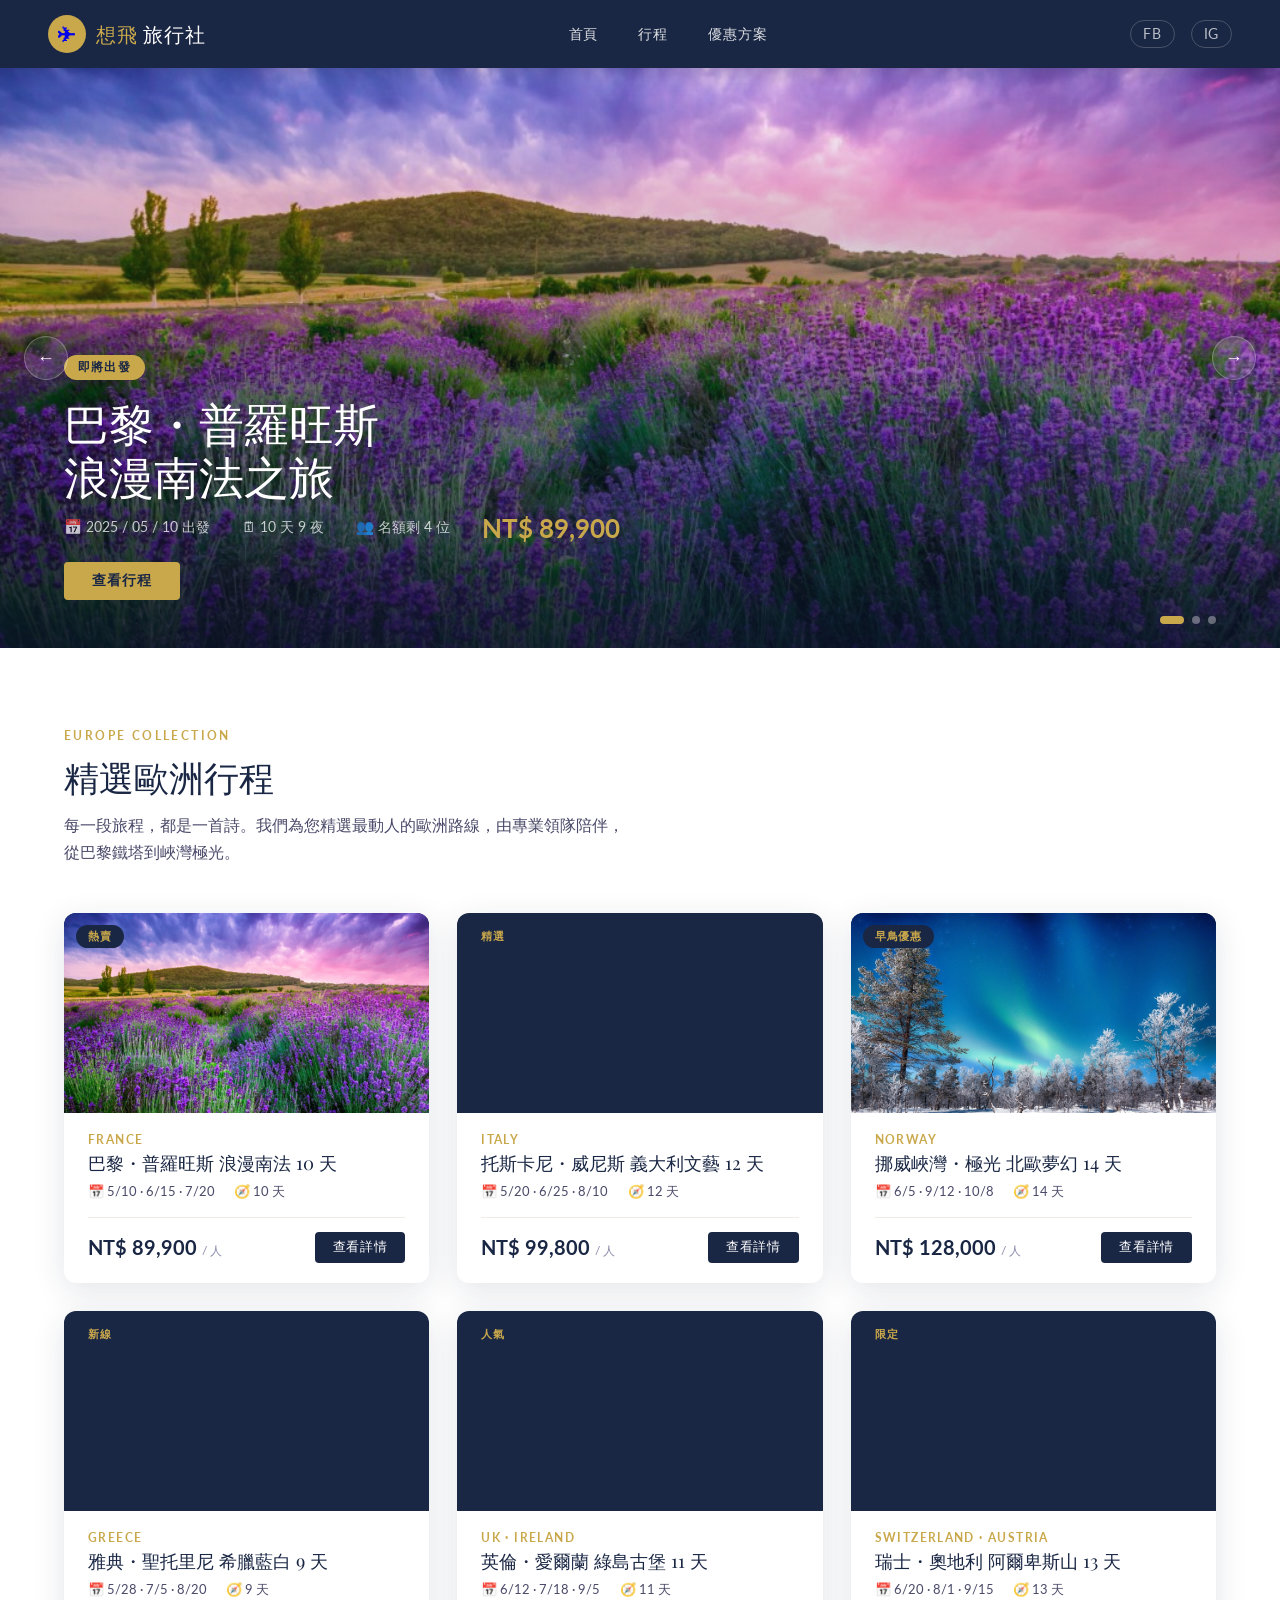
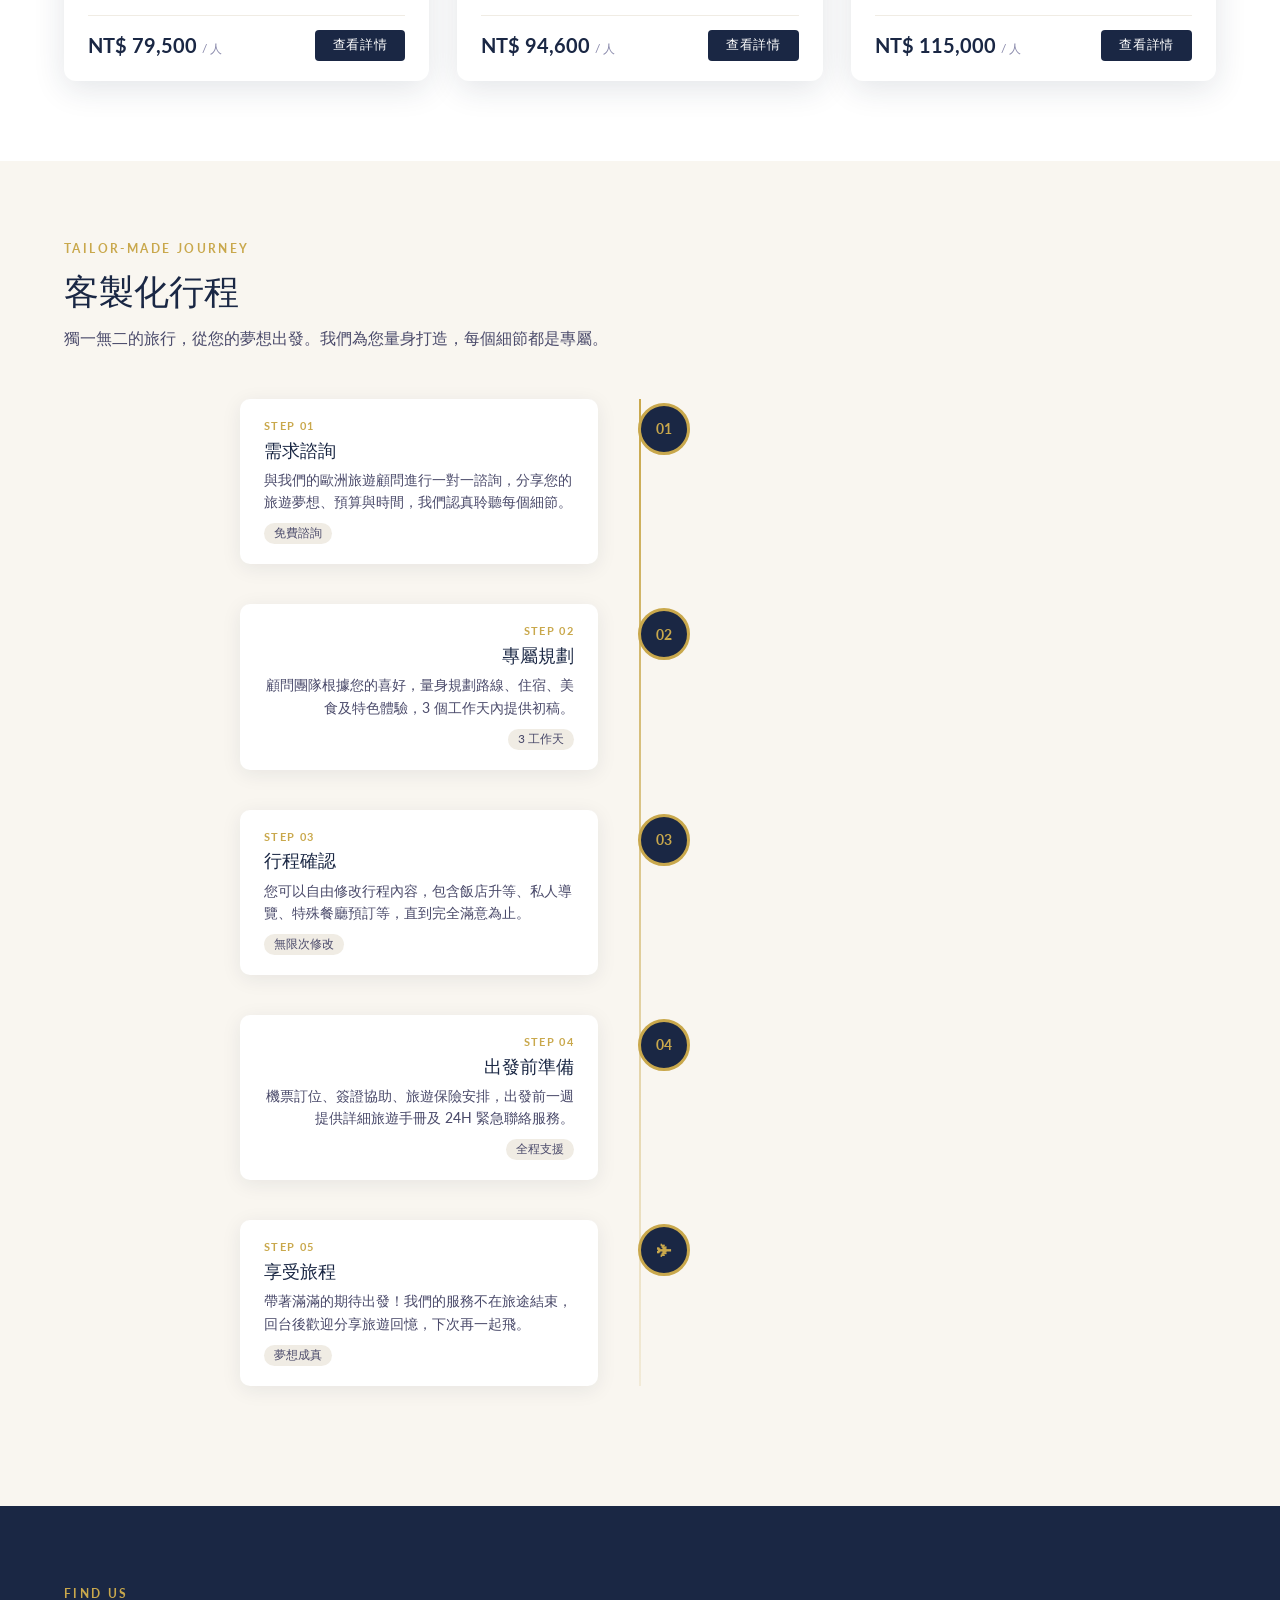
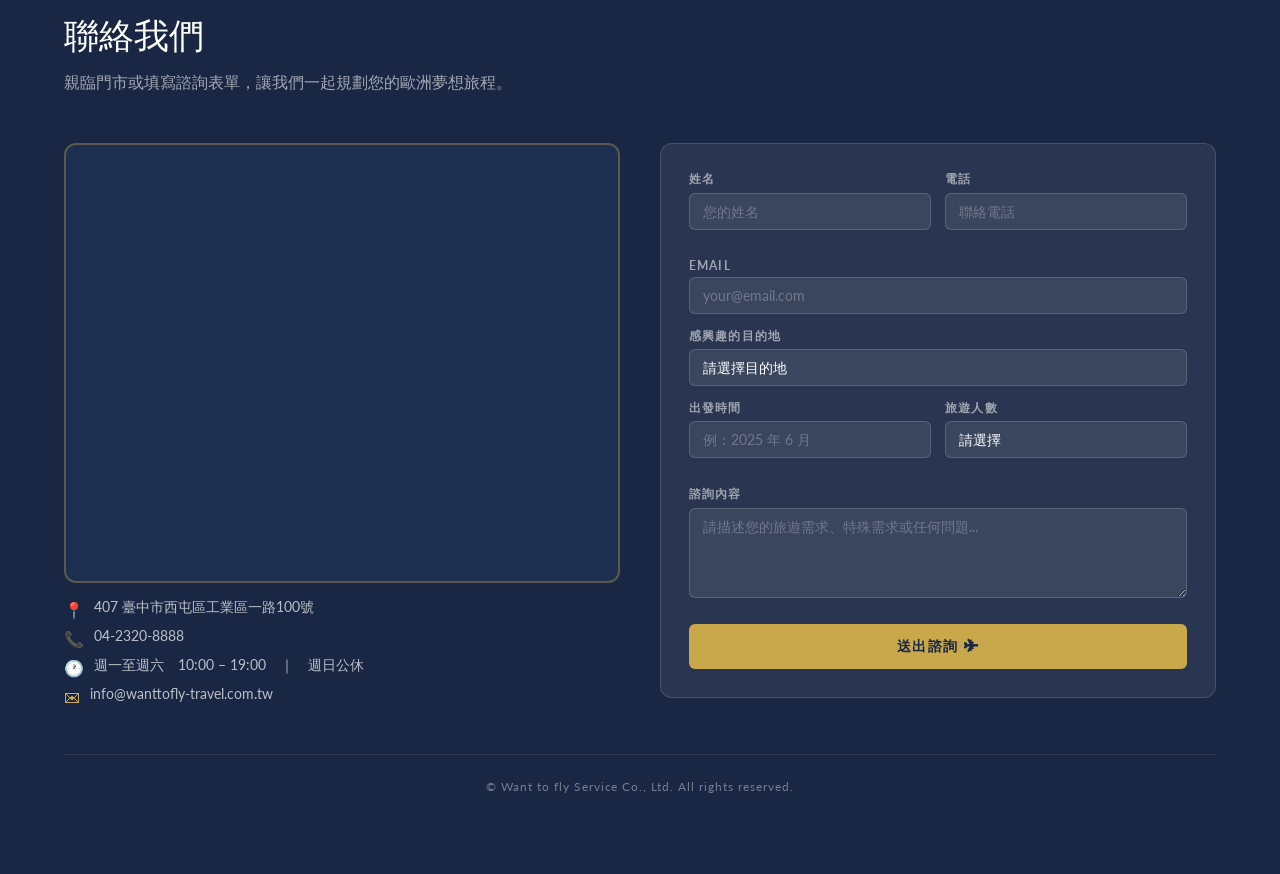
==== index.html @ e8abb3e5 "Rename 20260409-SPA_final .html to index.html" ====
<!DOCTYPE html>
<html lang="zh-TW">
<head>
<meta charset="UTF-8">
<meta name="viewport" content="width=device-width, initial-scale=1.0">
<title>想飛旅行社 — 歐洲旅遊專家</title>
<link href="https://fonts.googleapis.com/css2?family=Playfair+Display:wght@400;700&family=Noto+Serif+TC:wght@400;600&family=Lato:wght@300;400;700&display=swap" rel="stylesheet">
<style>
  *{margin:0;padding:0;box-sizing:border-box}
  :root{
    --navy:#1a2744;--gold:#c9a84c;--cream:#f9f6f0;--white:#ffffff;
    --text-dark:#1a1a2e;--text-mid:#4a4a6a;--text-light:#8888aa;
    --card-shadow:0 8px 32px rgba(26,39,68,0.12);
  }
  html{scroll-behavior:smooth}
  body{font-family:'Lato',sans-serif;background:var(--cream);color:var(--text-dark)}

  /* NAV */
  nav{position:sticky;top:0;z-index:100;background:var(--navy);padding:0 3rem;display:flex;align-items:center;justify-content:space-between;height:68px;box-shadow:0 2px 24px rgba(0,0,0,0.25)}
  .nav-logo{display:flex;align-items:center;gap:10px;text-decoration:none}
  .nav-logo-icon{width:38px;height:38px;background:var(--gold);border-radius:50%;display:flex;align-items:center;justify-content:center;font-size:18px}
  .nav-logo-text{font-family:'Playfair Display',serif;font-size:1.25rem;color:var(--white);letter-spacing:.04em}
  .nav-logo-text span{color:var(--gold)}
  .nav-links{display:flex;align-items:center;gap:2.5rem}
  .nav-links a{color:rgba(255,255,255,0.85);text-decoration:none;font-size:.9rem;letter-spacing:.06em;text-transform:uppercase;transition:color .2s}
  .nav-links a:hover{color:var(--gold)}
  .nav-social{display:flex;gap:1rem;align-items:center}
  .nav-social a{color:rgba(255,255,255,0.7);text-decoration:none;font-size:.85rem;border:1px solid rgba(255,255,255,0.2);padding:5px 12px;border-radius:20px;transition:all .2s;letter-spacing:.05em}
  .nav-social a:hover{background:var(--gold);border-color:var(--gold);color:var(--navy)}

  /* HERO CAROUSEL */
  .carousel-section{position:relative;height:580px;overflow:hidden;background:var(--navy)}
  .carousel-track{display:flex;height:100%;transition:transform .7s cubic-bezier(.77,0,.18,1)}
  .carousel-slide{min-width:100%;height:100%;position:relative;display:flex;align-items:flex-end}
  .slide-bg{position:absolute;inset:0;background-size:cover;background-position:center}
  .slide-overlay{position:absolute;inset:0;background:linear-gradient(to top,rgba(10,18,40,0.88) 0%,rgba(10,18,40,0.2) 60%,transparent 100%)}
  .slide-content{position:relative;z-index:2;padding:3rem 4rem;width:100%}
  .slide-tag{display:inline-block;background:var(--gold);color:var(--navy);font-size:.75rem;font-weight:700;letter-spacing:.1em;text-transform:uppercase;padding:4px 14px;border-radius:20px;margin-bottom:1rem}
  .slide-title{font-family:'Playfair Display',serif;font-size:2.8rem;color:var(--white);line-height:1.2;margin-bottom:.6rem}
  .slide-meta{display:flex;align-items:center;gap:2rem;color:rgba(255,255,255,0.75);font-size:.9rem}
  .slide-meta span{display:flex;align-items:center;gap:.4rem}
  .slide-price{font-size:1.6rem;font-weight:700;color:var(--gold)}
  .slide-cta{display:inline-block;margin-top:1.2rem;background:var(--gold);color:var(--navy);font-weight:700;font-size:.85rem;letter-spacing:.08em;padding:10px 28px;border-radius:4px;text-decoration:none;text-transform:uppercase;transition:opacity .2s}
  .slide-cta:hover{opacity:.85}
  .carousel-btn{position:absolute;top:50%;transform:translateY(-50%);z-index:10;background:rgba(255,255,255,0.12);border:1px solid rgba(255,255,255,0.25);color:white;width:44px;height:44px;border-radius:50%;cursor:pointer;font-size:1.1rem;transition:background .2s;display:flex;align-items:center;justify-content:center}
  .carousel-btn:hover{background:var(--gold);color:var(--navy)}
  .carousel-prev{left:1.5rem}
  .carousel-next{right:1.5rem}
  .carousel-dots{position:absolute;bottom:1.5rem;right:4rem;display:flex;gap:.5rem;z-index:10}
  .dot{width:8px;height:8px;border-radius:50%;background:rgba(255,255,255,0.35);cursor:pointer;transition:background .3s}
  .dot.active{background:var(--gold);width:24px;border-radius:4px}

  /* SECTION COMMON */
  section{padding:5rem 4rem}
  .section-label{font-size:.75rem;font-weight:700;letter-spacing:.2em;text-transform:uppercase;color:var(--gold);margin-bottom:.6rem}
  .section-title{font-family:'Playfair Display',serif;font-size:2.2rem;color:var(--navy);margin-bottom:.5rem}
  .section-sub{color:var(--text-mid);font-size:1rem;line-height:1.7;max-width:560px;margin-bottom:3rem}

  /* TRIP CARDS */
  .trips-section{background:var(--white)}
  .cards-grid{display:grid;grid-template-columns:repeat(3,1fr);gap:1.75rem}
  .trip-card{background:var(--white);border-radius:12px;overflow:hidden;box-shadow:var(--card-shadow);cursor:pointer;transition:transform .3s,box-shadow .3s}
  .trip-card:hover{transform:translateY(-6px);box-shadow:0 16px 48px rgba(26,39,68,0.18)}
  .card-img{height:200px;background:var(--navy);position:relative;overflow:hidden}
  .card-img-bg{position:absolute;inset:0;background-size:cover;background-position:center;transition:transform .5s}
  .trip-card:hover .card-img-bg{transform:scale(1.06)}
  .card-badge{position:absolute;top:12px;left:12px;background:var(--navy);color:var(--gold);font-size:.7rem;font-weight:700;letter-spacing:.08em;padding:4px 12px;border-radius:20px;text-transform:uppercase}
  .card-body{padding:1.25rem 1.5rem}
  .card-country{font-size:.72rem;color:var(--gold);font-weight:700;letter-spacing:.12em;text-transform:uppercase;margin-bottom:.3rem}
  .card-title{font-family:'Playfair Display',serif;font-size:1.15rem;color:var(--navy);margin-bottom:.5rem;line-height:1.3}
  .card-info{display:flex;gap:1.2rem;font-size:.82rem;color:var(--text-mid);margin-bottom:1rem}
  .card-footer{display:flex;align-items:center;justify-content:space-between;border-top:1px solid #f0ece4;padding-top:.9rem}
  .card-price{font-size:1.25rem;font-weight:700;color:var(--navy)}
  .card-price small{font-size:.75rem;font-weight:400;color:var(--text-light)}
  .card-btn{background:var(--navy);color:var(--white);border:none;padding:7px 18px;border-radius:4px;font-size:.8rem;cursor:pointer;transition:background .2s;letter-spacing:.05em}
  .card-btn:hover{background:var(--gold);color:var(--navy)}

  /* MODAL */
  .modal-overlay{display:none;position:fixed;inset:0;background:rgba(10,18,40,0.72);z-index:999;align-items:center;justify-content:center}
  .modal-overlay.open{display:flex}
  .modal{background:var(--white);border-radius:16px;max-width:700px;width:92%;max-height:85vh;overflow-y:auto;position:relative}
  .modal-header{height:260px;position:relative}
  .modal-img{position:absolute;inset:0;background-size:cover;background-position:center}
  .modal-img-overlay{position:absolute;inset:0;background:linear-gradient(to top,rgba(10,18,40,.85) 0%,transparent 60%)}
  .modal-header-text{position:absolute;bottom:0;left:0;right:0;padding:1.5rem 2rem}
  .modal-country{font-size:.72rem;color:var(--gold);font-weight:700;letter-spacing:.12em;text-transform:uppercase}
  .modal-title{font-family:'Playfair Display',serif;font-size:1.8rem;color:var(--white)}
  .modal-body{padding:2rem}
  .modal-close{position:absolute;top:1rem;right:1rem;background:rgba(255,255,255,.2);border:none;color:white;width:36px;height:36px;border-radius:50%;font-size:1.2rem;cursor:pointer;z-index:10;line-height:1}
  .modal-section-title{font-family:'Playfair Display',serif;font-size:1.1rem;color:var(--navy);margin:1.25rem 0 .6rem;padding-bottom:.4rem;border-bottom:1px solid #f0ece4}
  .modal-dates{display:flex;flex-wrap:wrap;gap:.5rem;margin-bottom:.5rem}
  .modal-date-tag{background:#f0ece4;color:var(--text-mid);font-size:.8rem;padding:4px 12px;border-radius:20px}
  .modal-price-big{font-size:2rem;font-weight:700;color:var(--navy);margin:.5rem 0}
  .modal-itinerary{list-style:none}
  .modal-itinerary li{padding:.5rem 0;border-bottom:1px solid #f7f4f0;font-size:.9rem;color:var(--text-mid);display:flex;gap:.6rem}
  .modal-itinerary li:before{content:'▸';color:var(--gold)}
  .modal-book-btn{display:block;width:100%;background:var(--navy);color:var(--white);border:none;padding:14px;border-radius:6px;font-size:1rem;font-weight:700;cursor:pointer;margin-top:1.5rem;letter-spacing:.06em;text-transform:uppercase;transition:background .2s}
  .modal-book-btn:hover{background:var(--gold);color:var(--navy)}

  /* TIMELINE */
  .timeline-section{background:var(--cream)}
  .timeline{position:relative;max-width:800px;margin:0 auto}
  .timeline:before{content:'';position:absolute;left:50%;transform:translateX(-50%);top:0;bottom:0;width:2px;background:linear-gradient(to bottom,var(--gold),rgba(201,168,76,.15))}
  .timeline-item{display:flex;gap:2.5rem;margin-bottom:2.5rem;align-items:flex-start}
  .timeline-item:nth-child(even){flex-direction:row-reverse}
  .timeline-item:nth-child(even) .timeline-card{text-align:right}
  .timeline-node{flex-shrink:0;width:52px;height:52px;border-radius:50%;background:var(--navy);border:3px solid var(--gold);display:flex;align-items:center;justify-content:center;font-size:.9rem;font-weight:700;color:var(--gold);position:relative;z-index:2;margin-top:.25rem}
  .timeline-card{flex:1;background:var(--white);border-radius:10px;padding:1.25rem 1.5rem;box-shadow:0 4px 20px rgba(26,39,68,.08)}
  .timeline-day{font-size:.7rem;font-weight:700;letter-spacing:.12em;text-transform:uppercase;color:var(--gold);margin-bottom:.3rem}
  .timeline-city{font-family:'Playfair Display',serif;font-size:1.15rem;color:var(--navy);margin-bottom:.4rem}
  .timeline-desc{font-size:.87rem;color:var(--text-mid);line-height:1.6}
  .timeline-tag{display:inline-block;margin-top:.6rem;font-size:.72rem;background:#f0ece4;color:var(--text-mid);padding:3px 10px;border-radius:20px}

  /* CONTACT */
  .contact-section{background:var(--navy);padding:5rem 4rem}
  .contact-section .section-title{color:var(--white)}
  .contact-section .section-sub{color:rgba(255,255,255,.6)}
  .contact-section .section-label{color:var(--gold)}
  .contact-grid{display:grid;grid-template-columns:1fr 1fr;gap:2.5rem;align-items:start}
  .map-wrapper{border-radius:12px;overflow:hidden;border:2px solid rgba(201,168,76,.35);height:440px;background:#1e2e50}
  .map-wrapper iframe{width:100%;height:100%;display:block;border:0}
  .map-info{margin-top:1rem;display:flex;flex-direction:column;gap:.5rem}
  .map-info-row{display:flex;align-items:flex-start;gap:.6rem;color:rgba(255,255,255,.7);font-size:.85rem}
  .map-info-icon{color:var(--gold);font-size:1rem;flex-shrink:0;margin-top:.05rem}
  .contact-form{background:rgba(255,255,255,.07);border:1px solid rgba(255,255,255,.14);border-radius:12px;padding:1.75rem}
  .form-row{display:grid;grid-template-columns:1fr 1fr;gap:.9rem;margin-bottom:.9rem}
  .form-group{display:flex;flex-direction:column;gap:.35rem;margin-bottom:.9rem}
  .form-group label{font-size:.72rem;font-weight:700;letter-spacing:.1em;text-transform:uppercase;color:rgba(255,255,255,.55)}
  .form-group input,.form-group select,.form-group textarea{background:rgba(255,255,255,.08);border:1px solid rgba(255,255,255,.16);border-radius:6px;padding:9px 13px;color:var(--white);font-size:.88rem;font-family:'Lato',sans-serif;outline:none;transition:border-color .2s;width:100%}
  .form-group input::placeholder,.form-group textarea::placeholder{color:rgba(255,255,255,.28)}
  .form-group input:focus,.form-group select:focus,.form-group textarea:focus{border-color:var(--gold)}
  .form-group select{appearance:none;-webkit-appearance:none;cursor:pointer}
  .form-group select option{background:#1a2744;color:#fff}
  .form-group textarea{resize:vertical;min-height:90px}
  .form-submit{width:100%;background:var(--gold);color:var(--navy);border:none;padding:13px;border-radius:6px;font-size:.9rem;font-weight:700;letter-spacing:.1em;text-transform:uppercase;cursor:pointer;transition:opacity .2s;margin-top:.75rem}
  .form-submit:hover{opacity:.85}
  .copyright{text-align:center;color:rgba(255,255,255,0.4);font-size:.78rem;letter-spacing:.08em;margin-top:3rem;padding-top:1.5rem;border-top:1px solid rgba(255,255,255,0.1)}
</style>
</head>
<body>

<!-- 1. NAVBAR -->
<nav>
  <a href="#" class="nav-logo">
    <div class="nav-logo-icon">✈</div>
    <div class="nav-logo-text"><span>想飛</span> 旅行社</div>
  </a>
  <div class="nav-links">
    <a href="#home">首頁</a>
    <a href="#trips">行程</a>
    <a href="#custom">優惠方案</a>
  </div>
  <div class="nav-social">
    <a href="https://facebook.com" target="_blank">FB</a>
    <a href="https://instagram.com" target="_blank">IG</a>
  </div>
</nav>

<!-- 2. CAROUSEL -->
<div class="carousel-section" id="home">
  <div class="carousel-track" id="carouselTrack">
    <div class="carousel-slide">
      <div class="slide-bg" style="background-image:url('image/法國普羅旺斯.jpg')"></div>
      <div class="slide-overlay"></div>
      <div class="slide-content">
        <span class="slide-tag">即將出發</span>
        <div class="slide-title">巴黎・普羅旺斯<br>浪漫南法之旅</div>
        <div class="slide-meta">
          <span>📅 2025 / 05 / 10 出發</span>
          <span>🗓 10 天 9 夜</span>
          <span>👥 名額剩 4 位</span>
          <span class="slide-price">NT$ 89,900</span>
        </div>
        <a href="#trips" class="slide-cta">查看行程</a>
      </div>
    </div>
    <div class="carousel-slide">
      <div class="slide-bg" style="background-image:url('https://images.unsplash.com/photo-1520175480921-4edfa2983e0f?w=1400&q=80')"></div>
      <div class="slide-overlay"></div>
      <div class="slide-content">
        <span class="slide-tag">熱門推薦</span>
        <div class="slide-title">托斯卡尼・威尼斯<br>義大利文藝之旅</div>
        <div class="slide-meta">
          <span>📅 2025 / 05 / 20 出發</span>
          <span>🗓 12 天 11 夜</span>
          <span>👥 名額剩 6 位</span>
          <span class="slide-price">NT$ 99,800</span>
        </div>
        <a href="#trips" class="slide-cta">查看行程</a>
      </div>
    </div>
    <div class="carousel-slide">
      <div class="slide-bg" style="background-image:url('image/極光.jpg')"></div>
      <div class="slide-overlay"></div>
      <div class="slide-content">
        <span class="slide-tag">早鳥優惠</span>
        <div class="slide-title">北歐挪威峽灣<br>極光追尋之旅</div>
        <div class="slide-meta">
          <span>📅 2025 / 06 / 05 出發</span>
          <span>🗓 14 天 13 夜</span>
          <span>👥 名額剩 8 位</span>
          <span class="slide-price">NT$ 128,000</span>
        </div>
        <a href="#trips" class="slide-cta">查看行程</a>
      </div>
    </div>
  </div>
  <button class="carousel-btn carousel-prev" id="prevBtn">&#8592;</button>
  <button class="carousel-btn carousel-next" id="nextBtn">&#8594;</button>
  <div class="carousel-dots" id="carouselDots">
    <div class="dot active" data-i="0"></div>
    <div class="dot" data-i="1"></div>
    <div class="dot" data-i="2"></div>
  </div>
</div>

<!-- 3. TRIP CARDS -->
<section class="trips-section" id="trips">
  <div class="section-label">Europe Collection</div>
  <div class="section-title">精選歐洲行程</div>
  <div class="section-sub">每一段旅程，都是一首詩。我們為您精選最動人的歐洲路線，由專業領隊陪伴，從巴黎鐵塔到峽灣極光。</div>
  <div class="cards-grid">
    <div class="trip-card" onclick="openModal(0)">
      <div class="card-img">
        <div class="card-img-bg" style="background-image:url(image/法國普羅旺斯.jpg)"></div>
        <div class="card-badge">熱賣</div>
      </div>
      <div class="card-body">
        <div class="card-country">France</div>
        <div class="card-title">巴黎・普羅旺斯 浪漫南法 10 天</div>
        <div class="card-info"><span>📅 5/10 · 6/15 · 7/20</span><span>🧭 10 天</span></div>
        <div class="card-footer">
          <div class="card-price">NT$ 89,900 <small>/ 人</small></div>
          <button class="card-btn">查看詳情</button>
        </div>
      </div>
    </div>
    <div class="trip-card" onclick="openModal(1)">
      <div class="card-img">
        <div class="card-img-bg" style="background-image:url('https://images.unsplash.com/photo-1520175480921-4edfa2983e0f?w=1400&q=80')"></div>
        <div class="card-badge">精選</div>
      </div>
      <div class="card-body">
        <div class="card-country">Italy</div>
        <div class="card-title">托斯卡尼・威尼斯 義大利文藝 12 天</div>
        <div class="card-info"><span>📅 5/20 · 6/25 · 8/10</span><span>🧭 12 天</span></div>
        <div class="card-footer">
          <div class="card-price">NT$ 99,800 <small>/ 人</small></div>
          <button class="card-btn">查看詳情</button>
        </div>
      </div>
    </div>
    <div class="trip-card" onclick="openModal(2)">
      <div class="card-img">
        <div class="card-img-bg" style="background-image:url('image/極光.jpg')"></div>
        <div class="card-badge">早鳥優惠</div>
      </div>
      <div class="card-body">
        <div class="card-country">Norway</div>
        <div class="card-title">挪威峽灣・極光 北歐夢幻 14 天</div>
        <div class="card-info"><span>📅 6/5 · 9/12 · 10/8</span><span>🧭 14 天</span></div>
        <div class="card-footer">
          <div class="card-price">NT$ 128,000 <small>/ 人</small></div>
          <button class="card-btn">查看詳情</button>
        </div>
      </div>
    </div>
    <div class="trip-card" onclick="openModal(3)">
      <div class="card-img">
        <div class="card-img-bg" style="background-image:url('https://images.unsplash.com/photo-1527824404775-dce343118ebc?w=600&q=80')"></div>
        <div class="card-badge">新線</div>
      </div>
      <div class="card-body">
        <div class="card-country">Greece</div>
        <div class="card-title">雅典・聖托里尼 希臘藍白 9 天</div>
        <div class="card-info"><span>📅 5/28 · 7/5 · 8/20</span><span>🧭 9 天</span></div>
        <div class="card-footer">
          <div class="card-price">NT$ 79,500 <small>/ 人</small></div>
          <button class="card-btn">查看詳情</button>
        </div>
      </div>
    </div>
    <div class="trip-card" onclick="openModal(4)">
      <div class="card-img">
        <div class="card-img-bg" style="background-image:url('https://images.unsplash.com/photo-1513635269975-59663e0ac1ad?w=600&q=80')"></div>
        <div class="card-badge">人氣</div>
      </div>
      <div class="card-body">
        <div class="card-country">UK · Ireland</div>
        <div class="card-title">英倫・愛爾蘭 綠島古堡 11 天</div>
        <div class="card-info"><span>📅 6/12 · 7/18 · 9/5</span><span>🧭 11 天</span></div>
        <div class="card-footer">
          <div class="card-price">NT$ 94,600 <small>/ 人</small></div>
          <button class="card-btn">查看詳情</button>
        </div>
      </div>
    </div>
    <div class="trip-card" onclick="openModal(5)">
      <div class="card-img">
        <div class="card-img-bg" style="background-image:url('https://images.unsplash.com/photo-1467269204594-9661b134dd2b?w=600&q=80')"></div>
        <div class="card-badge">限定</div>
      </div>
      <div class="card-body">
        <div class="card-country">Switzerland · Austria</div>
        <div class="card-title">瑞士・奧地利 阿爾卑斯山 13 天</div>
        <div class="card-info"><span>📅 6/20 · 8/1 · 9/15</span><span>🧭 13 天</span></div>
        <div class="card-footer">
          <div class="card-price">NT$ 115,000 <small>/ 人</small></div>
          <button class="card-btn">查看詳情</button>
        </div>
      </div>
    </div>
  </div>
</section>

<!-- MODAL -->
<div class="modal-overlay" id="modalOverlay" onclick="closeModal(event)">
  <div class="modal" id="modalBox">
    <div class="modal-header">
      <div class="modal-img" id="modalImg"></div>
      <div class="modal-img-overlay"></div>
      <button class="modal-close" onclick="closeModal()">✕</button>
      <div class="modal-header-text">
        <div class="modal-country" id="modalCountry"></div>
        <div class="modal-title" id="modalTitle"></div>
      </div>
    </div>
    <div class="modal-body">
      <div class="modal-section-title">出團日期</div>
      <div class="modal-dates" id="modalDates"></div>
      <div class="modal-section-title">旅遊費用</div>
      <div class="modal-price-big" id="modalPrice"></div>
      <div style="font-size:.82rem;color:#888;margin-top:-.4rem">含機票・飯店・導覽・保險，不含個人消費</div>
      <div class="modal-section-title">行程亮點</div>
      <ul class="modal-itinerary" id="modalItinerary"></ul>
      <button class="modal-book-btn">立即預訂 →</button>
    </div>
  </div>
</div>

<!-- 4. TIMELINE -->
<section class="timeline-section" id="custom">
  <div class="section-label">Tailor-Made Journey</div>
  <div class="section-title">客製化行程</div>
  <div class="section-sub">獨一無二的旅行，從您的夢想出發。我們為您量身打造，每個細節都是專屬。</div>
  <div class="timeline">
    <div class="timeline-item">
      <div class="timeline-card">
        <div class="timeline-day">Step 01</div>
        <div class="timeline-city">需求諮詢</div>
        <div class="timeline-desc">與我們的歐洲旅遊顧問進行一對一諮詢，分享您的旅遊夢想、預算與時間，我們認真聆聽每個細節。</div>
        <span class="timeline-tag">免費諮詢</span>
      </div>
      <div class="timeline-node">01</div>
      <div style="flex:1"></div>
    </div>
    <div class="timeline-item">
      <div style="flex:1"></div>
      <div class="timeline-node">02</div>
      <div class="timeline-card">
        <div class="timeline-day">Step 02</div>
        <div class="timeline-city">專屬規劃</div>
        <div class="timeline-desc">顧問團隊根據您的喜好，量身規劃路線、住宿、美食及特色體驗，3 個工作天內提供初稿。</div>
        <span class="timeline-tag">3 工作天</span>
      </div>
    </div>
    <div class="timeline-item">
      <div class="timeline-card">
        <div class="timeline-day">Step 03</div>
        <div class="timeline-city">行程確認</div>
        <div class="timeline-desc">您可以自由修改行程內容，包含飯店升等、私人導覽、特殊餐廳預訂等，直到完全滿意為止。</div>
        <span class="timeline-tag">無限次修改</span>
      </div>
      <div class="timeline-node">03</div>
      <div style="flex:1"></div>
    </div>
    <div class="timeline-item">
      <div style="flex:1"></div>
      <div class="timeline-node">04</div>
      <div class="timeline-card">
        <div class="timeline-day">Step 04</div>
        <div class="timeline-city">出發前準備</div>
        <div class="timeline-desc">機票訂位、簽證協助、旅遊保險安排，出發前一週提供詳細旅遊手冊及 24H 緊急聯絡服務。</div>
        <span class="timeline-tag">全程支援</span>
      </div>
    </div>
    <div class="timeline-item">
      <div class="timeline-card">
        <div class="timeline-day">Step 05</div>
        <div class="timeline-city">享受旅程</div>
        <div class="timeline-desc">帶著滿滿的期待出發！我們的服務不在旅途結束，回台後歡迎分享旅遊回憶，下次再一起飛。</div>
        <span class="timeline-tag">夢想成真</span>
      </div>
      <div class="timeline-node">✈</div>
      <div style="flex:1"></div>
    </div>
  </div>
</section>

<!-- 5. CONTACT -->
<section class="contact-section" id="contact">
  <div class="section-label">Find Us</div>
  <div class="section-title">聯絡我們</div>
  <div class="section-sub">親臨門市或填寫諮詢表單，讓我們一起規劃您的歐洲夢想旅程。</div>
  <div class="contact-grid">
    <!-- 左：地圖 -->
    <div>
      <div class="map-wrapper">
        <iframe
          src="https://www.google.com/maps/embed?pb=!1m18!1m12!1m3!1d14560.365550356555!2d120.60847195!3d24.16852755!2m3!1f0!2f0!3f0!3m2!1i1024!2i768!4f13.1!3m3!1m2!1s0x34693e048d342aa9%3A0x2b6f18a6783fa3b!2z5Yue5YuV6YOo5Yue5YuV5Yqb55m85bGV572y5Lit5b2w5oqV5YiG572y77yI6Ie65Lit6IG36KiT5bGA77yJ!5e0!3m2!1szh-TW!2stw!4v1776645954877!5m2!1szh-TW!2stw"
          width="100%" height="100%"
          style="border:0;"
          allowfullscreen loading="lazy"
          referrerpolicy="no-referrer-when-downgrade">
        </iframe>
      </div>
      <div class="map-info">
        <div class="map-info-row"><span class="map-info-icon">📍</span><span>407 臺中市西屯區工業區一路100號</span></div>
        <div class="map-info-row"><span class="map-info-icon">📞</span><span>04-2320-8888</span></div>
        <div class="map-info-row"><span class="map-info-icon">🕐</span><span>週一至週六　10:00 – 19:00　｜　週日公休</span></div>
        <div class="map-info-row"><span class="map-info-icon">✉</span><span>info@wanttofly-travel.com.tw</span></div>
      </div>
    </div>
    <!-- 右：諮詢表單 -->
    <div class="contact-form">
      <div class="form-row">
        <div class="form-group">
          <label>姓名</label>
          <input type="text" placeholder="您的姓名">
        </div>
        <div class="form-group">
          <label>電話</label>
          <input type="tel" placeholder="聯絡電話">
        </div>
      </div>
      <div class="form-group">
        <label>Email</label>
        <input type="email" placeholder="your@email.com">
      </div>
      <div class="form-group">
        <label>感興趣的目的地</label>
        <select>
          <option value="">請選擇目的地</option>
          <option>法國・巴黎 / 普羅旺斯</option>
          <option>義大利・托斯卡尼 / 威尼斯</option>
          <option>北歐・挪威峽灣 / 極光</option>
          <option>希臘・雅典 / 聖托里尼</option>
          <option>英倫・愛爾蘭</option>
          <option>瑞士・奧地利</option>
          <option>客製化行程</option>
        </select>
      </div>
      <div class="form-row">
        <div class="form-group">
          <label>出發時間</label>
          <input type="text" placeholder="例：2025 年 6 月">
        </div>
        <div class="form-group">
          <label>旅遊人數</label>
          <select>
            <option value="">請選擇</option>
            <option>1 人</option>
            <option>2 人</option>
            <option>3–5 人</option>
            <option>6 人以上</option>
          </select>
        </div>
      </div>
      <div class="form-group">
        <label>諮詢內容</label>
        <textarea placeholder="請描述您的旅遊需求、特殊需求或任何問題..."></textarea>
      </div>
      <button class="form-submit">送出諮詢 ✈</button>
    </div>
  </div>
  <div class="copyright">© Want to fly Service Co., Ltd. All rights reserved.</div>
</section>

<script>
const trips = [
  {country:"France",title:"巴黎・普羅旺斯 浪漫南法之旅",img:"https://images.unsplash.com/photo-1499856871958-5b9357976b82?w=800&q=80",dates:["2025/05/10","2025/06/15","2025/07/20"],price:"NT$ 89,900",items:["巴黎鐵塔夜景觀賞","羅浮宮半日私人導覽","普羅旺斯薰衣草田漫步","尼斯舊城區&藍色海岸","艾克斯昂普羅旺斯市場體驗","搭乘 TGV 高鐵穿越法國","精品米其林餐廳晚宴"]},
  {country:"Italy",title:"托斯卡尼・威尼斯 文藝義大利",img:"https://images.unsplash.com/photo-1520175480921-4edfa2983e0f?w=800&q=80",dates:["2025/05/20","2025/06/25","2025/08/10"],price:"NT$ 99,800",items:["羅馬鬥獸場&古羅馬廣場","梵蒂岡博物館西斯廷教堂","佛羅倫斯烏菲茲美術館","托斯卡尼葡萄酒莊體驗","威尼斯貢多拉船遊大運河","威尼斯玻璃工藝工坊參觀","米蘭精品大道購物行程"]},
  {country:"Norway",title:"挪威峽灣・極光 北歐夢幻之旅",img:"https://images.unsplash.com/photo-1558618666-fcd25c85cd64?w=800&q=80",dates:["2025/06/05","2025/09/12","2025/10/08"],price:"NT$ 128,000",items:["索涅峽灣遊輪巡遊","卑爾根魚市場早晨漫步","弗拉姆山岳火車穿越峽谷","特羅姆瑟極光觀測之夜","薩米文化體驗與馴鹿近距離接觸","史塔萬格的彩色木屋","峽灣健行至布道石展望台"]},
  {country:"Greece",title:"雅典・聖托里尼 藍白希臘之旅",img:"https://images.unsplash.com/photo-1527824404775-dce343118ebc?w=800&q=80",dates:["2025/05/28","2025/07/05","2025/08/20"],price:"NT$ 79,500",items:["雅典衛城&帕特農神廟","德爾菲古蹟遺址探訪","邁科諾斯島風車漫步","聖托里尼伊亞日落美景","藍頂教堂拍照最佳景點","愛琴海帆船遊覽","傳統地中海美食體驗"]},
  {country:"UK · Ireland",title:"英倫・愛爾蘭 綠島古堡之旅",img:"https://images.unsplash.com/photo-1513635269975-59663e0ac1ad?w=800&q=80",dates:["2025/06/12","2025/07/18","2025/09/05"],price:"NT$ 94,600",items:["倫敦白金漢宮衛兵交接","大英博物館半日導覽","哈利波特片場及環球影城","科茲窩鄉村小鎮漫步","都柏林健力士工廠體驗","莫赫懸崖壯觀大西洋海岸","愛爾蘭傳統音樂酒吧之夜"]},
  {country:"Switzerland · Austria",title:"瑞士・奧地利 阿爾卑斯之旅",img:"https://images.unsplash.com/photo-1467269204594-9661b134dd2b?w=800&q=80",dates:["2025/06/20","2025/08/01","2025/09/15"],price:"NT$ 115,000",items:["少女峰登頂歐洲屋脊","茵特拉肯刺激戶外活動","琉森木橋&獅子紀念碑","蒙特勒城堡&日內瓦湖","維也納歌劇院古典音樂會","霍夫堡宮殿帝國宮廷之旅","薩爾斯堡莫札特故居探訪"]}
];

// ✅ 修正：用 slides 數量，不用 trips.length
let cur = 0;
const track = document.getElementById('carouselTrack');
const slides = document.querySelectorAll('.carousel-slide');
const totalSlides = slides.length;
const dots = document.querySelectorAll('.dot');

function goTo(i) {
  cur = (i + totalSlides) % totalSlides;
  track.style.transform = `translateX(-${cur * 100}%)`;
  dots.forEach((d, j) => d.classList.toggle('active', j === cur));
}

document.getElementById('prevBtn').onclick = () => goTo(cur - 1);
document.getElementById('nextBtn').onclick = () => goTo(cur + 1);
dots.forEach(d => d.addEventListener('click', () => goTo(+d.dataset.i)));
setInterval(() => goTo(cur + 1), 5000);

function openModal(i) {
  const t = trips[i];
  document.getElementById('modalImg').style.backgroundImage = `url('${t.img}')`;
  document.getElementById('modalCountry').textContent = t.country;
  document.getElementById('modalTitle').textContent = t.title;
  document.getElementById('modalPrice').textContent = t.price;
  document.getElementById('modalDates').innerHTML = t.dates.map(d => `<span class="modal-date-tag">${d}</span>`).join('');
  document.getElementById('modalItinerary').innerHTML = t.items.map(x => `<li>${x}</li>`).join('');
  document.getElementById('modalOverlay').classList.add('open');
  document.body.style.overflow = 'hidden';
}

function closeModal(e) {
  if (!e || e.target === document.getElementById('modalOverlay')) {
    document.getElementById('modalOverlay').classList.remove('open');
    document.body.style.overflow = '';
  }
}
</script>
</body>
</html>
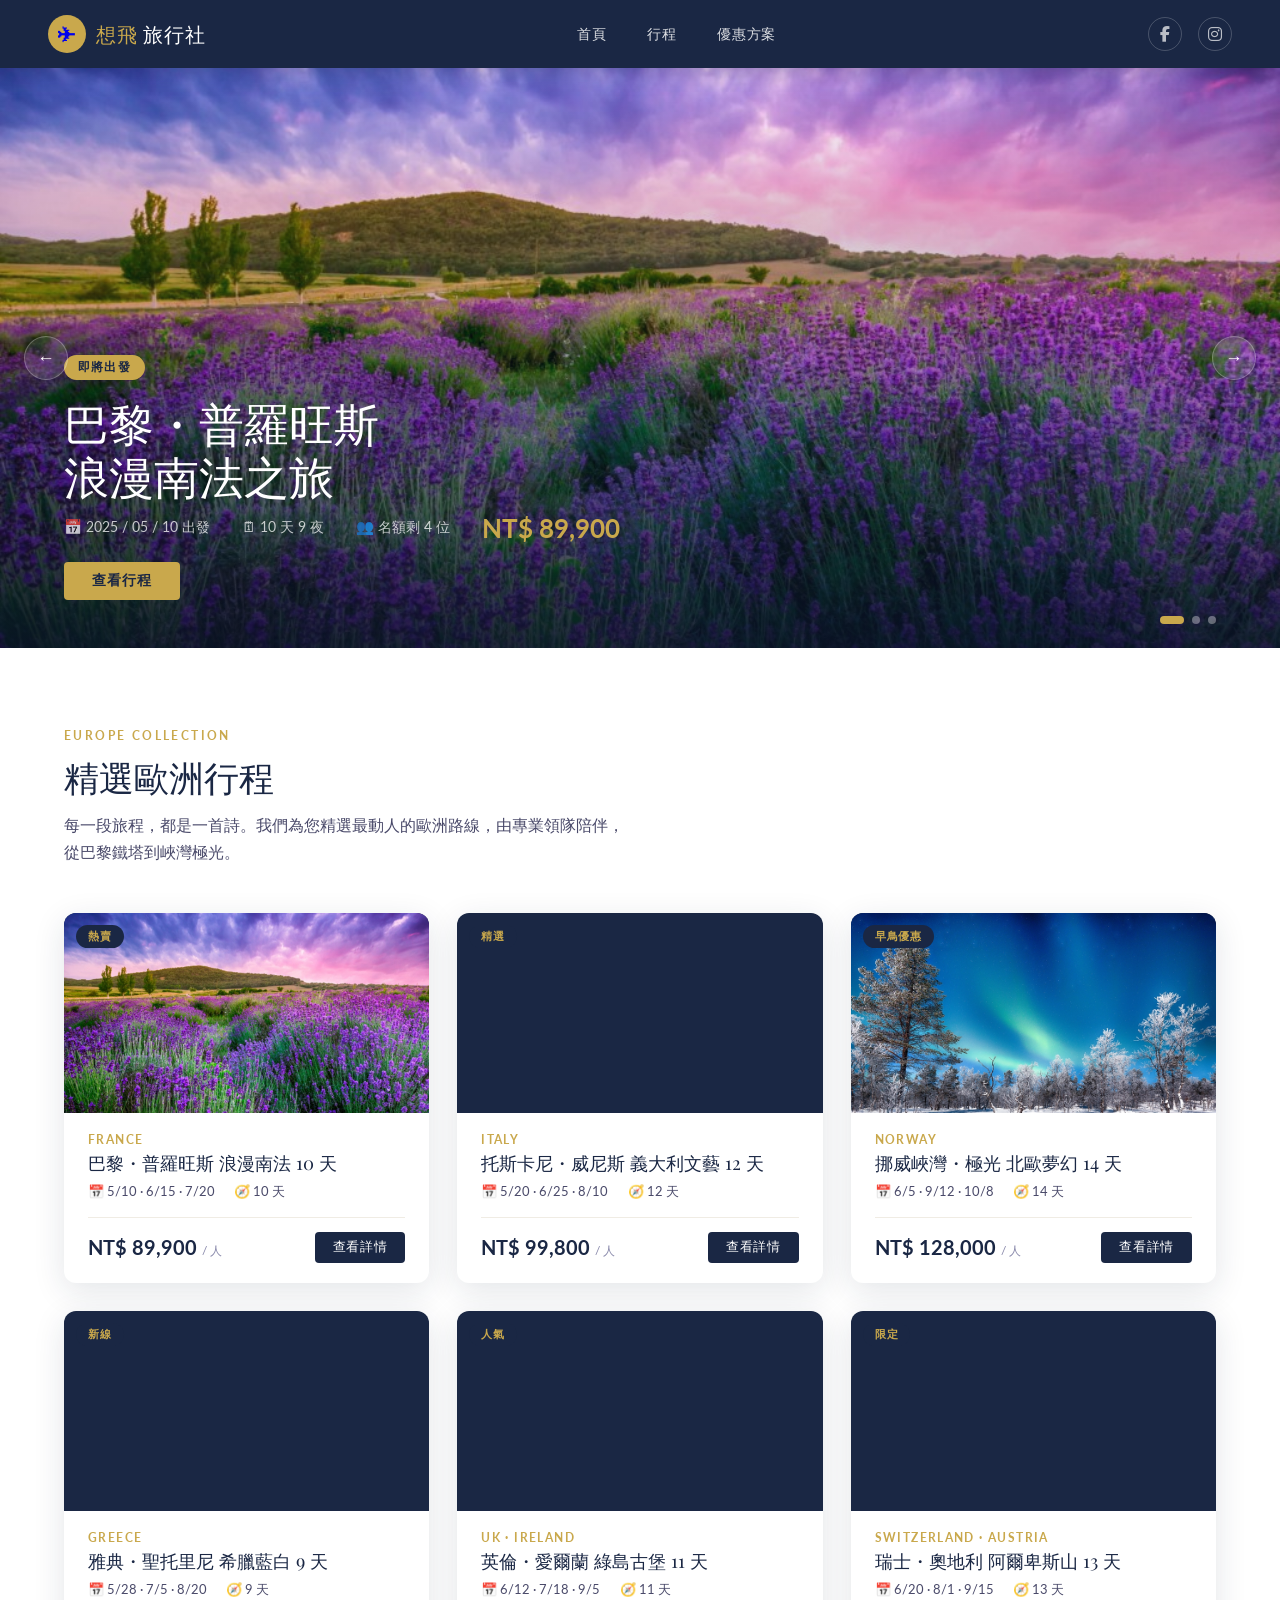
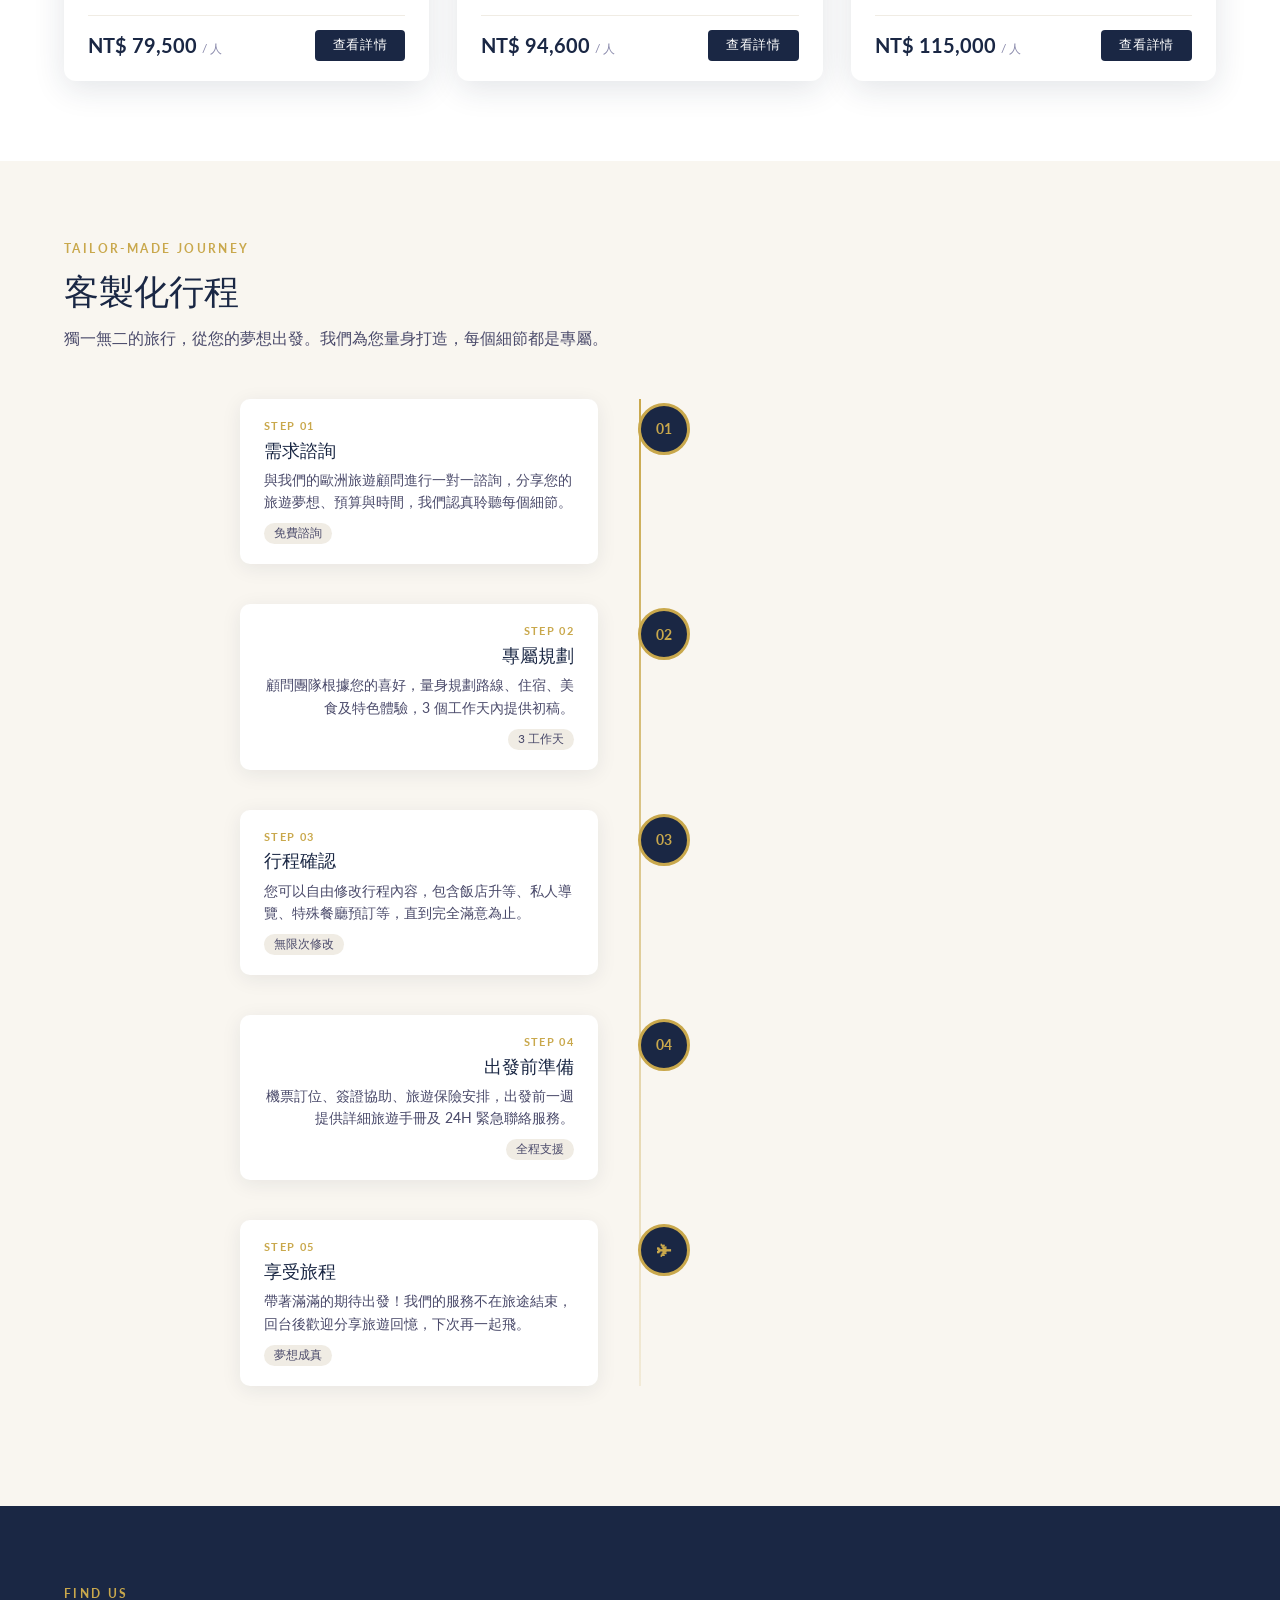
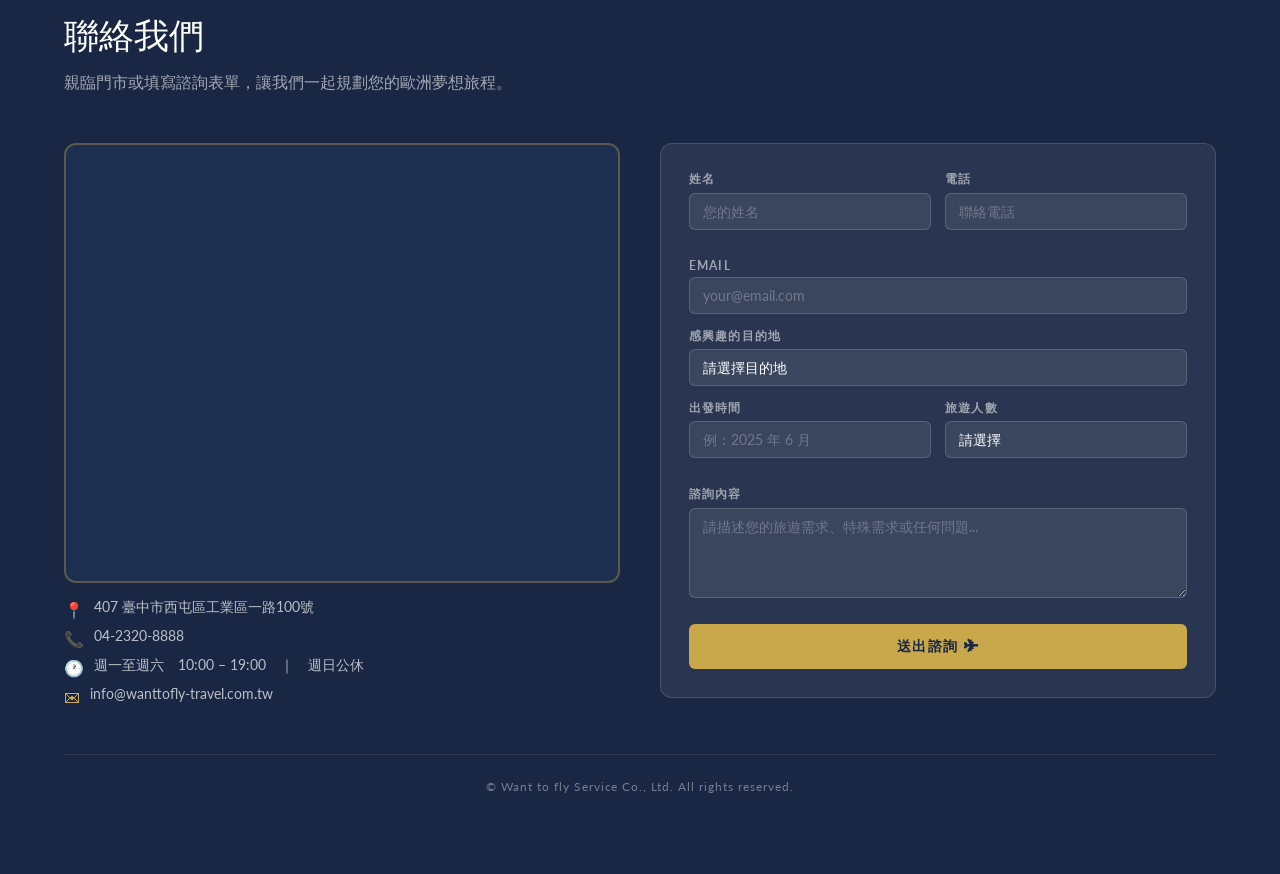
==== commit f5350729: "更新 FB IG 為 icon 樣式" ====
--- a/index.html
+++ b/index.html
@@ -5,6 +5,9 @@
 <meta name="viewport" content="width=device-width, initial-scale=1.0">
 <title>想飛旅行社 — 歐洲旅遊專家</title>
 <link href="https://fonts.googleapis.com/css2?family=Playfair+Display:wght@400;700&family=Noto+Serif+TC:wght@400;600&family=Lato:wght@300;400;700&display=swap" rel="stylesheet">
+
+<link rel="stylesheet" href="https://cdnjs.cloudflare.com/ajax/libs/font-awesome/6.5.0/css/all.min.css">
+
 <style>
   *{margin:0;padding:0;box-sizing:border-box}
   :root{
@@ -25,7 +28,7 @@
   .nav-links a{color:rgba(255,255,255,0.85);text-decoration:none;font-size:.9rem;letter-spacing:.06em;text-transform:uppercase;transition:color .2s}
   .nav-links a:hover{color:var(--gold)}
   .nav-social{display:flex;gap:1rem;align-items:center}
-  .nav-social a{color:rgba(255,255,255,0.7);text-decoration:none;font-size:.85rem;border:1px solid rgba(255,255,255,0.2);padding:5px 12px;border-radius:20px;transition:all .2s;letter-spacing:.05em}
+  .nav-social a{color:rgba(255,255,255,0.7);text-decoration:none;font-size:1rem;border:1px solid rgba(255,255,255,0.2);width:34px;height:34px;border-radius:50%;display:flex;align-items:center;justify-content:center;transition:all .2s}
   .nav-social a:hover{background:var(--gold);border-color:var(--gold);color:var(--navy)}
 
   /* HERO CAROUSEL */
@@ -151,8 +154,10 @@
     <a href="#custom">優惠方案</a>
   </div>
   <div class="nav-social">
-    <a href="https://facebook.com" target="_blank">FB</a>
-    <a href="https://instagram.com" target="_blank">IG</a>
+  <div class="nav-social">
+           <a href="https://facebook.com" target="_blank"><i class="fab fa-facebook-f"></i></a>
+           <a href="https://instagram.com" target="_blank"><i class="fab fa-instagram"></i></a>
+  </div>
   </div>
 </nav>
 
@@ -524,4 +529,4 @@
 }
 </script>
 </body>
-</html>
+</html>
